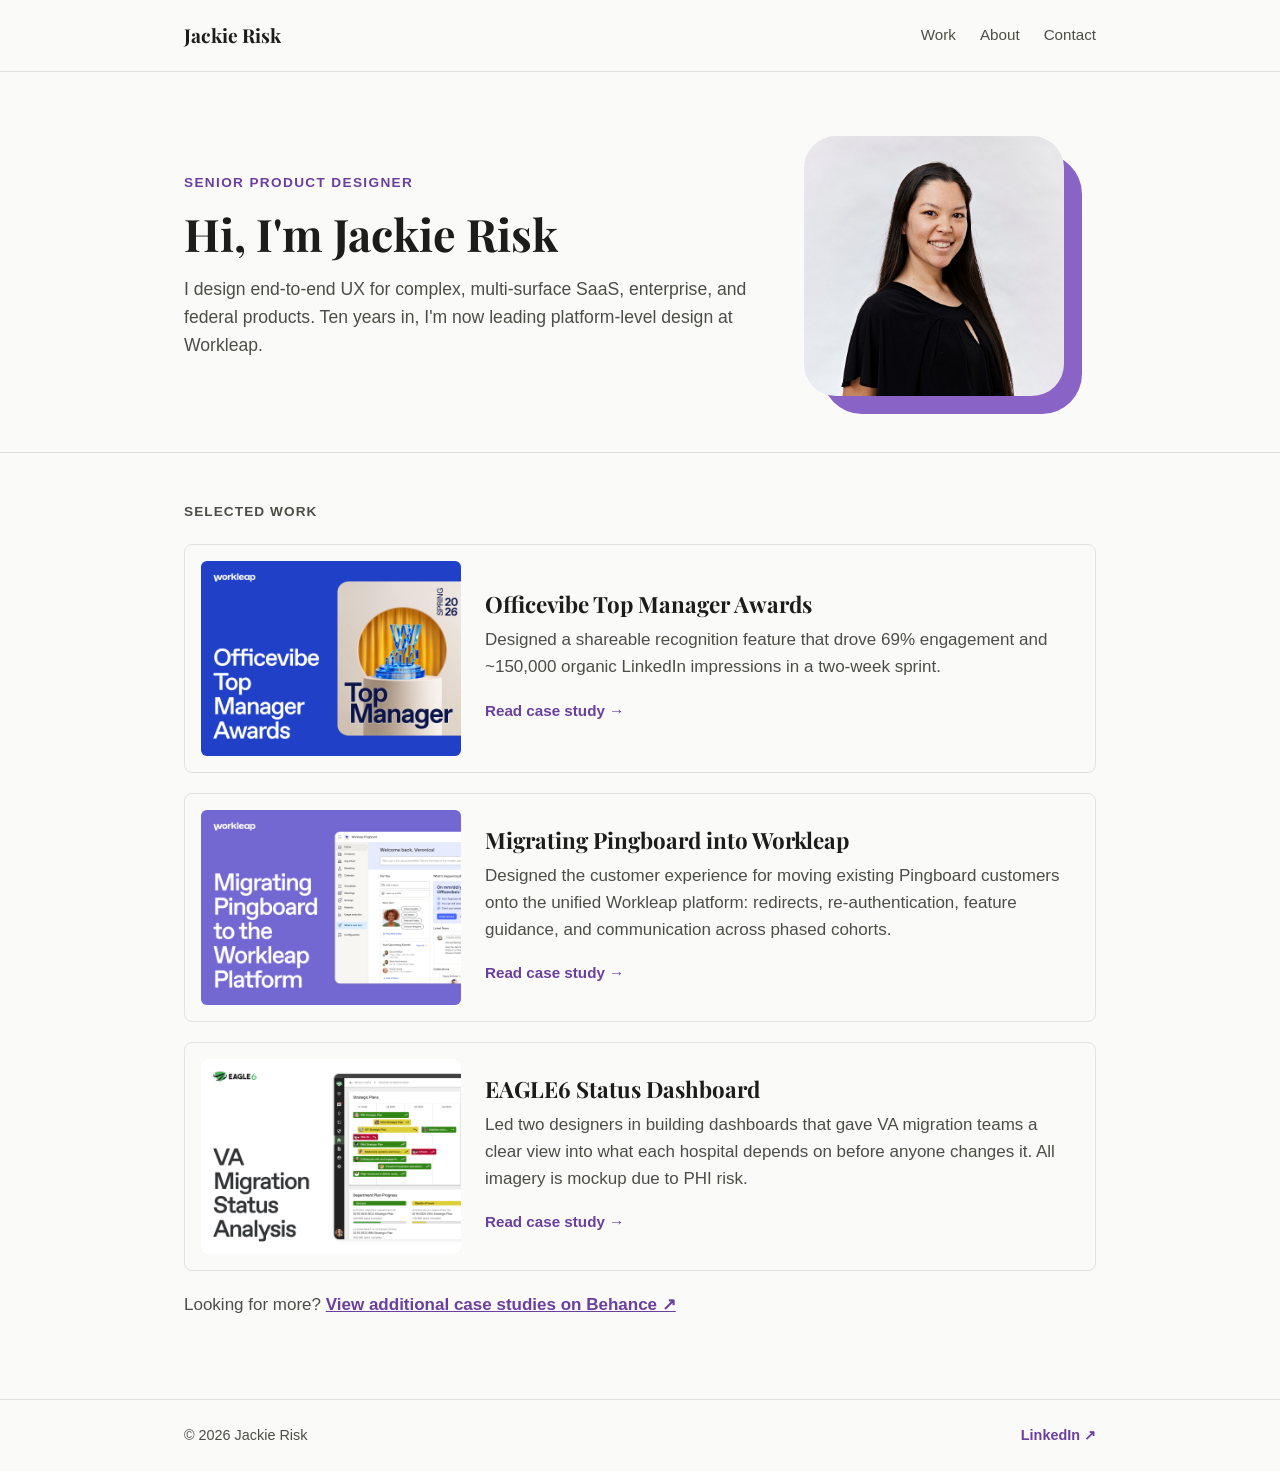
==== index.html @ dd301deb "Fix site metadata, link previews, and structured data; restore LinkedIn - Replace the non-existent j" ====
<!DOCTYPE html>
<html lang="en">
<head>
  <meta charset="UTF-8">
  <meta name="viewport" content="width=device-width, initial-scale=1.0">
  <title>Jackie Risk | Senior Product Designer</title>
  <meta name="description" content="Jackie Risk is a Senior Product Designer with 10 years of experience leading end-to-end UX across SaaS, enterprise, and federal platforms.">

  <meta name="author" content="Jackie Risk">
  <link rel="canonical" href="https://jackierisk.github.io/portfolio/">

  <!-- Open Graph tags: control how this page looks when shared on LinkedIn, Slack, etc. -->
  <meta property="og:site_name" content="Jackie Risk">
  <meta property="og:type" content="website">
  <meta property="og:title" content="Jackie Risk | Senior Product Designer">
  <meta property="og:description" content="Jackie Risk is a Senior Product Designer with 10 years of experience leading end-to-end UX across SaaS, enterprise, and federal platforms.">
  <meta property="og:url" content="https://jackierisk.github.io/portfolio/">
  <meta property="og:image" content="https://jackierisk.github.io/portfolio/assets/images/og-home.png">
  <meta property="og:image:alt" content="Jackie Risk, Senior Product Designer, enterprise, SaaS and federal UX">
  <meta name="twitter:card" content="summary_large_image">

  <link rel="stylesheet" href="assets/css/style.css">

  <!-- Structured data: lets AI tools and search engines parse who Jackie is and what she does. -->
  <script type="application/ld+json">
  {
    "@context": "https://schema.org",
    "@graph": [
      {
        "@type": "Person",
        "@id": "https://jackierisk.github.io/portfolio/#person",
        "name": "Jackie Risk",
        "jobTitle": "Senior Product Designer",
        "url": "https://jackierisk.github.io/portfolio/",
        "image": "https://jackierisk.github.io/portfolio/assets/images/profile-square.jpg",
        "description": "Senior Product Designer with 10 years of experience leading end-to-end UX across SaaS, enterprise, and federal platforms.",
        "worksFor": { "@type": "Organization", "name": "Workleap", "url": "https://workleap.com" },
        "alumniOf": [
          { "@type": "Organization", "name": "EAGLE6" },
          { "@type": "EducationalOrganization", "name": "Columbus College of Art & Design" }
        ],
        "address": { "@type": "PostalAddress", "addressRegion": "IN", "addressCountry": "US" },
        "sameAs": [
          "https://www.linkedin.com/in/jacqueline-risk/",
          "https://www.behance.net/jrisk"
        ],
        "knowsAbout": [
          "UX Design", "Product Design", "Interaction Design", "Information Architecture",
          "Design Systems", "Data Visualization", "Dashboard Design", "Usability Testing",
          "Accessibility (WCAG / Section 508)", "SaaS Product Design", "B2B Design",
          "Enterprise UX", "Migration UX", "Product-Led Growth", "Design Leadership"
        ]
      },
      {
        "@type": "WebSite",
        "@id": "https://jackierisk.github.io/portfolio/#website",
        "name": "Jackie Risk",
        "url": "https://jackierisk.github.io/portfolio/",
        "author": { "@id": "https://jackierisk.github.io/portfolio/#person" }
      }
    ]
  }
  </script>
</head>
<body>

  <header class="site-header">
    <div class="wrap">
      <a href="index.html" class="logo">Jackie Risk</a>
      <button class="nav-toggle" aria-expanded="false" aria-controls="primary-nav" aria-label="Toggle navigation menu">
        <span></span><span></span><span></span>
      </button>
      <nav aria-label="Primary" id="primary-nav" class="site-nav">
        <a href="index.html#work">Work</a>
        <a href="about.html">About</a>
        <a href="contact.html">Contact</a>
      </nav>
    </div>
  </header>

  <main>

    <section class="hero wrap">
      <div class="hero-text">
        <span class="eyebrow">Senior Product Designer</span>
        <h1>Hi, I'm Jackie Risk</h1>
        <p class="hero-summary">
          I design end-to-end UX for complex, multi-surface SaaS, enterprise, and federal
          products. Ten years in, I'm now leading platform-level design at Workleap.
        </p>
      </div>
      <div class="hero-photo">
        <img src="assets/images/profile-square.jpg" alt="Portrait of Jackie Risk">
      </div>
    </section>

    <div class="work-section">
      <section id="work" class="work wrap">
        <h2>Selected Work</h2>

        <a class="case-card" href="case-studies/officevibe-awards.html">
          <div class="case-card-thumb">
            <img src="assets/images/officevibe-awards/case-study-cover-ov-top-manager-award.png" alt="" loading="lazy">
          </div>
          <div class="case-card-text">
            <h3>Officevibe Top Manager Awards</h3>
            <p>Designed a shareable recognition feature that drove 69% engagement and ~150,000 organic LinkedIn impressions in a two-week sprint.</p>
            <span class="case-card-link">Read case study →</span>
          </div>
        </a>

        <a class="case-card" href="case-studies/pingboard-migration.html">
          <div class="case-card-thumb">
            <img src="assets/images/pingboard-migration/case-study-cover-pb-migration.png" alt="" loading="lazy">
          </div>
          <div class="case-card-text">
            <h3>Migrating Pingboard into Workleap</h3>
            <p>Designed the customer experience for moving existing Pingboard customers onto the unified Workleap platform: redirects, re-authentication, feature guidance, and communication across phased cohorts.</p>
            <span class="case-card-link">Read case study →</span>
          </div>
        </a>

        <a class="case-card" href="case-studies/eagle6-status-dashboard.html">
          <div class="case-card-thumb">
            <img src="assets/images/eagle6-status-dashboard/case-study-cover-e6-status-dashboard.png" alt="" loading="lazy">
          </div>
          <div class="case-card-text">
            <h3>EAGLE6 Status Dashboard</h3>
            <p>Led two designers in building dashboards that gave VA migration teams a clear view into what each hospital depends on before anyone changes it. All imagery is mockup due to PHI risk.</p>
            <span class="case-card-link">Read case study →</span>
          </div>
        </a>

        <p class="more-work">Looking for more? <a href="https://www.behance.net/jrisk" target="_blank" rel="noopener">View additional case studies on Behance ↗</a></p>
      </section>
    </div>

  </main>

  <footer class="site-footer">
    <div class="wrap footer-inner">
      <p>&copy; 2026 Jackie Risk</p>
      <a href="https://www.linkedin.com/in/jacqueline-risk/" target="_blank" rel="noopener">LinkedIn ↗</a>
    </div>
  </footer>

  <script src="assets/js/main.js"></script>
</body>
</html>
---- assets/css/style.css ----
/* ---------- Fonts ----------
   Playfair Display: bold serif for headlines only.
   Body text stays system sans-serif for readability. */
@import url('https://fonts.googleapis.com/css2?family=Playfair+Display:wght@700;900&display=swap');

/* ---------- Base / reset ---------- */
* {
  box-sizing: border-box;
}

:root {
  --color-bg: #fafaf8;
  --color-text: #1c1c1a;
  /* AAA-safe muted grey: 8.5:1 against --color-bg */
  --color-muted: #4d4d48;
  /* AAA-safe purple (derived from the requested #8963c6, darkened to clear 7:1
     for text and for white text on filled buttons). */
  --color-accent: #6b3fa0;
  /* Original brand purple, kept for decorative-only use (never carries text). */
  --color-accent-light: #8963c6;
  --color-accent-wash: #f3effa;
  --color-border: #e3e2dd;
  --font-body: -apple-system, BlinkMacSystemFont, "Segoe UI", Roboto, Helvetica, Arial, sans-serif;
  --font-display: "Playfair Display", Georgia, "Times New Roman", serif;
  --max-width: 960px;
}

html {
  scroll-behavior: smooth;
}

body {
  margin: 0;
  font-family: var(--font-body);
  color: var(--color-text);
  background: var(--color-bg);
  line-height: 1.6;
  font-size: 17px;
}

.wrap {
  max-width: var(--max-width);
  margin: 0 auto;
  padding: 0 24px;
}

h1, h2, h3 {
  font-family: var(--font-display);
  line-height: 1.15;
  font-weight: 700;
}

a {
  color: inherit;
}

a:focus-visible,
button:focus-visible,
input:focus-visible,
textarea:focus-visible {
  outline: 3px solid var(--color-accent);
  outline-offset: 2px;
}

/* ---------- Buttons ---------- */
.btn {
  display: inline-block;
  text-decoration: none;
  font-weight: 600;
  font-size: 1rem;
  padding: 12px 28px;
  border-radius: 6px;
  border: 2px solid transparent;
  cursor: pointer;
  font-family: var(--font-body);
}

.btn-primary {
  background: var(--color-accent);
  color: #fff;
  border-color: var(--color-accent);
}

.btn-primary:hover {
  background: #5a3486;
}

/* ---------- Header ---------- */
.site-header {
  position: relative;
  z-index: 50;
  border-bottom: 1px solid var(--color-border);
  padding: 20px 0;
  background: var(--color-bg);
}

.site-header .wrap {
  display: flex;
  align-items: center;
  justify-content: space-between;
  position: relative;
}

.logo {
  font-family: var(--font-display);
  font-weight: 700;
  font-size: 1.2rem;
  text-decoration: none;
  white-space: nowrap;
}

.site-nav {
  display: flex;
  align-items: center;
}

.site-nav a {
  margin-left: 24px;
  text-decoration: none;
  color: var(--color-muted);
  font-size: 0.95rem;
}

.site-nav a:first-child {
  margin-left: 0;
}

.site-nav a:hover,
.site-nav a[aria-current] {
  color: var(--color-accent);
}

.nav-toggle {
  display: none;
  flex-direction: column;
  justify-content: center;
  gap: 5px;
  background: none;
  border: none;
  cursor: pointer;
  padding: 8px;
  margin: -8px;
}

.nav-toggle span {
  display: block;
  width: 22px;
  height: 2px;
  background: var(--color-text);
}

/* ---------- Hero ---------- */
.hero {
  padding: 64px 24px 56px;
  display: flex;
  align-items: center;
  gap: 40px;
}

.hero-text {
  flex: 1 1 380px;
}

.eyebrow {
  display: block;
  text-transform: uppercase;
  letter-spacing: 0.1em;
  font-size: 0.85rem;
  font-weight: 700;
  color: var(--color-accent);
  margin-bottom: 14px;
}

.hero h1 {
  font-size: 2.8rem;
  margin: 0 0 16px;
}

.hero-summary {
  color: var(--color-muted);
  font-size: 1.1rem;
  margin: 0 0 32px;
}

.hero .hero-summary {
  margin-bottom: 0;
}

.hero-photo {
  flex: 0 0 auto;
  position: relative;
  width: 260px;
  height: 260px;
  margin-right: 32px;
}

.hero-photo::before {
  content: "";
  position: absolute;
  inset: 0;
  background: var(--color-accent-light);
  border-radius: 40px;
  transform: translate(18px, 18px);
  z-index: 0;
}

.hero-photo img {
  position: relative;
  z-index: 1;
  width: 100%;
  height: 100%;
  object-fit: cover;
  border-radius: 32px;
  display: block;
}

.tagline {
  font-size: 1.15rem;
  color: var(--color-accent);
  margin: 0 0 16px;
  font-weight: 600;
}

/* ---------- Page header (non-home pages) ---------- */
.page-header {
  padding: 56px 24px 8px;
}

.page-header h1 {
  font-size: 2.3rem;
  margin: 0 0 12px;
}

.page-header .hero-summary {
  margin-bottom: 8px;
}

/* ---------- Work ---------- */
.work-section {
  border-top: 1px solid var(--color-border);
}

.work {
  padding: 40px 24px 64px;
}

.work h2,
.contact h2 {
  font-family: var(--font-body);
  font-size: 0.85rem;
  font-weight: 700;
  text-transform: uppercase;
  letter-spacing: 0.08em;
  color: var(--color-muted);
  margin-bottom: 24px;
}

.case-card {
  display: flex;
  align-items: center;
  gap: 24px;
  padding: 16px;
  text-decoration: none;
  color: inherit;
  border: 1px solid var(--color-border);
  border-radius: 8px;
  overflow: hidden;
  margin-bottom: 20px;
  transition: border-color 0.15s ease, transform 0.15s ease;
}

.case-card:hover {
  border-color: var(--color-accent);
  transform: translateY(-2px);
}

/* Thumbnails are locked to 4:3 so every card matches. Export them at 1200x900. */
.case-card-thumb {
  flex: 0 0 260px;
  aspect-ratio: 4 / 3;
  border-radius: 6px;
  overflow: hidden;
  background: var(--color-border);
}

.case-card-thumb img {
  width: 100%;
  height: 100%;
  object-fit: cover;
  object-position: left center;
  display: block;
}

.case-card-text {
  padding: 8px 12px 8px 0;
  flex: 1;
}

.case-card h3 {
  margin: 0 0 8px;
  font-size: 1.4rem;
}

.case-card p {
  color: var(--color-muted);
  margin: 0 0 16px;
}

.case-card-link {
  font-weight: 600;
  color: var(--color-accent);
  font-size: 0.95rem;
}

.more-work {
  margin-top: 12px;
  color: var(--color-muted);
}

.more-work a {
  color: var(--color-accent);
  font-weight: 600;
  text-decoration: underline;
}

/* ---------- About ---------- */
.about {
  padding: 16px 24px 64px;
  display: flex;
  gap: 40px;
  flex-wrap: wrap;
  align-items: flex-start;
}

.about-text {
  flex: 1 1 420px;
}

.about-photo {
  flex: 0 0 260px;
  max-width: 100%;
}

.about-photo img {
  width: 100%;
  height: auto;
  border-radius: 12px;
  display: block;
}

/* ---------- Contact ---------- */
.contact {
  padding: 16px 24px 80px;
}

.contact-form {
  display: flex;
  flex-direction: column;
  max-width: 480px;
  margin-top: 24px;
}

.contact-form label {
  font-size: 0.9rem;
  font-weight: 600;
  margin-top: 16px;
  margin-bottom: 6px;
}

.contact-form input,
.contact-form textarea {
  font-family: inherit;
  font-size: 1rem;
  padding: 10px 12px;
  border: 1px solid var(--color-border);
  border-radius: 6px;
  background: #fff;
  color: var(--color-text);
}

.contact-form button {
  margin-top: 20px;
  align-self: flex-start;
}

.hero-summary a {
  color: var(--color-accent);
  font-weight: 600;
  text-decoration: underline;
}

/* ---------- Footer ---------- */
.site-footer {
  border-top: 1px solid var(--color-border);
  padding: 24px 0;
  color: var(--color-muted);
  font-size: 0.9rem;
}

.footer-inner {
  display: flex;
  justify-content: space-between;
  align-items: center;
  gap: 16px;
}

.site-footer p {
  margin: 0;
}

.site-footer a {
  color: var(--color-accent);
  font-weight: 600;
  text-decoration: none;
}

.site-footer a:hover {
  text-decoration: underline;
}

/* ---------- Case study pages ---------- */
.case-header {
  padding: 56px 24px 32px;
  border-bottom: 1px solid var(--color-border);
}

.case-header .eyebrow {
  margin-bottom: 10px;
}

.case-header h1 {
  font-size: 2.3rem;
  margin: 0 0 12px;
}

.case-header .tagline {
  font-family: var(--font-body);
}

.case-meta {
  display: grid;
  grid-template-columns: repeat(2, minmax(200px, 1fr));
  gap: 20px 40px;
  color: var(--color-muted);
  font-size: 0.9rem;
  margin-top: 24px;
  padding-top: 24px;
  border-top: 1px solid var(--color-border);
}

.case-meta strong {
  display: block;
  color: var(--color-text);
  font-size: 0.8rem;
  text-transform: uppercase;
  letter-spacing: 0.05em;
  margin-bottom: 4px;
}

.case-cover-link {
  display: block;
  margin-top: 32px;
  cursor: zoom-in;
}

.case-cover {
  width: 100%;
  height: auto;
  border-radius: 8px;
  border: 1px solid var(--color-border);
  display: block;
}

.case-body {
  padding: 48px 24px 80px;
}

.case-body h2 {
  font-size: 1.6rem;
  margin-top: 56px;
  margin-bottom: 16px;
}

.case-body h2:first-child {
  margin-top: 0;
}

.case-body h3 {
  font-family: var(--font-body);
  font-size: 1.05rem;
  font-weight: 700;
  margin-top: 28px;
  margin-bottom: 10px;
}

.case-body h3.phase {
  font-family: var(--font-display);
  font-size: 1.35rem;
  margin-top: 48px;
  margin-bottom: 12px;
}

.case-body h4 {
  font-family: var(--font-body);
  font-size: 1.02rem;
  font-weight: 700;
  margin-top: 28px;
  margin-bottom: 10px;
}

.case-body ul {
  padding-left: 1.2em;
}

.case-body p a,
.case-body li a {
  color: var(--color-accent);
  font-weight: 600;
  text-decoration: underline;
}

.case-body li {
  margin-bottom: 6px;
}

.img-link {
  display: block;
  margin: 24px 0;
  cursor: zoom-in;
}

/* When a caption immediately follows, tighten the gap instead of the full
   paragraph spacing so the caption reads as attached to its image. */
.img-link:has(+ .image-caption) {
  margin-bottom: 8px;
}

.case-body img,
.img-pair img {
  max-width: 100%;
  height: auto;
  border-radius: 8px;
  border: 1px solid var(--color-border);
  display: block;
  margin: 0;
}

.img-pair {
  display: flex;
  align-items: flex-end;
  gap: 20px;
  flex-wrap: wrap;
}

.img-pair figure {
  flex: 1 1 260px;
  margin: 0;
}

.img-pair .img-link {
  margin: 0;
}

.img-pair img {
  width: 100%;
}

.img-pair figcaption {
  margin-top: 8px;
}

.img-pair figure:last-child figcaption {
  text-align: right;
}

.image-caption {
  margin: 0 0 24px;
}

figcaption,
.image-caption {
  color: var(--color-muted);
  font-size: 0.85rem;
  font-style: italic;
}

/* ---------- GIF player: static poster + click-to-play ---------- */
.gif-player {
  position: relative;
  display: block;
  width: 100%;
  margin: 24px 0;
  padding: 0;
  border: 1px solid var(--color-border);
  border-radius: 8px;
  overflow: hidden;
  background: none;
  cursor: pointer;
}

.gif-player img {
  display: block;
  width: 100%;
  height: auto;
  margin: 0;
  border: none;
  border-radius: 0;
}

.gif-player .play-btn {
  position: absolute;
  top: 50%;
  left: 50%;
  transform: translate(-50%, -50%);
  width: 60px;
  height: 60px;
  border-radius: 50%;
  border: none;
  background: rgba(28, 28, 26, 0.72);
  color: #fff;
  display: flex;
  align-items: center;
  justify-content: center;
  pointer-events: none;
  transition: background 0.15s ease;
}

.gif-player .play-btn svg {
  width: 22px;
  height: 22px;
  margin-left: 3px;
}

.gif-player:hover .play-btn {
  background: var(--color-accent);
}

.gif-player.playing .play-btn {
  display: none;
}

blockquote {
  margin: 28px 0;
  padding: 4px 0 4px 20px;
  border-left: 3px solid var(--color-accent);
  color: var(--color-text);
  font-size: 1.05rem;
}

.stat-row {
  display: flex;
  gap: 32px;
  flex-wrap: wrap;
  margin: 32px 0;
  padding: 24px;
  background: var(--color-accent-wash);
  border-radius: 8px;
}

.stat {
  min-width: 140px;
}

.stat .stat-num {
  font-family: var(--font-display);
  font-size: 1.9rem;
  font-weight: 700;
  color: var(--color-accent);
  display: block;
}

.stat .stat-label {
  color: var(--color-muted);
  font-size: 0.9rem;
}

/* ---------- Responsive ---------- */

/* Tablet and mobile both stack the hero photo above the text; only true
   desktop widths show the side-by-side layout. */
@media (max-width: 860px) {
  .hero {
    flex-direction: column-reverse;
    text-align: center;
    gap: 32px;
  }
  .hero-photo {
    margin-right: 0;
  }
}

@media (max-width: 768px) {
  .hero h1 {
    font-size: 2.3rem;
  }
  .case-header h1,
  .page-header h1 {
    font-size: 1.9rem;
  }
}

@media (max-width: 600px) {
  body {
    font-size: 16px;
  }

  /* Hamburger nav: logo always stays put; links collapse into a dropdown. */
  .nav-toggle {
    display: flex;
  }
  .site-nav {
    display: none;
    position: absolute;
    top: 100%;
    left: 0;
    right: 0;
    background: var(--color-bg);
    border-bottom: 1px solid var(--color-border);
    flex-direction: column;
    align-items: flex-start;
    padding: 8px 24px 20px;
    gap: 4px;
    box-shadow: 0 8px 16px rgba(0, 0, 0, 0.06);
  }
  .site-nav.open {
    display: flex;
  }
  .site-nav a {
    margin-left: 0;
    padding: 10px 0;
    width: 100%;
  }

  .hero {
    padding: 40px 20px 32px;
  }
  .hero h1 {
    font-size: 1.9rem;
  }
  .hero-photo {
    width: 200px;
    height: 200px;
  }
  .btn {
    width: 100%;
    text-align: center;
  }
  .case-header,
  .page-header {
    padding: 40px 20px 24px;
  }
  .case-header h1 {
    font-size: 1.6rem;
  }
  .case-meta {
    grid-template-columns: 1fr;
    gap: 16px;
  }
  .case-body {
    padding: 32px 20px 56px;
  }
  .stat-row {
    gap: 20px;
    padding: 18px;
  }
  .case-card {
    flex-direction: column;
    align-items: stretch;
    gap: 16px;
    padding: 12px;
  }
  .case-card-thumb {
    flex: none;
    width: 100%;
  }
  .case-card-text {
    padding: 0 8px 8px;
  }
  .about {
    gap: 24px;
  }
  .about-photo {
    flex-basis: 100%;
    max-width: 320px;
  }
}
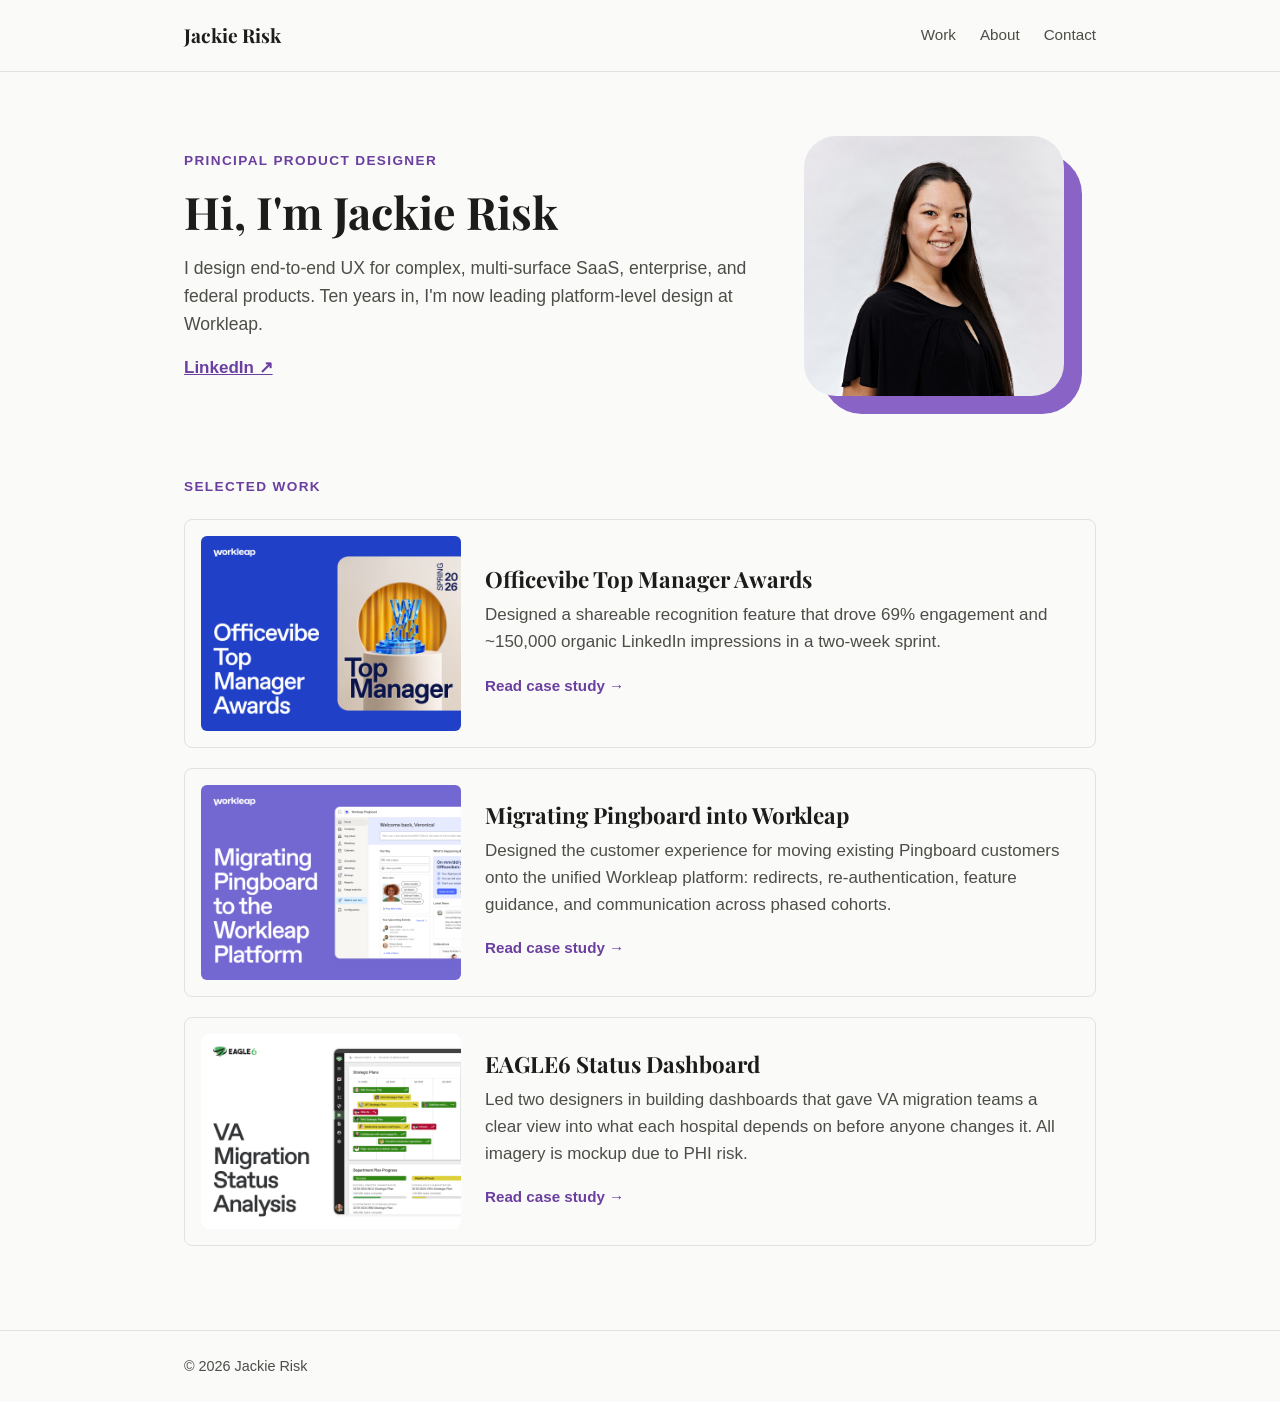
==== commit 77db3fad: "Refine home page: no divider, Principal title, LinkedIn under intro - Remove the divider between the" ====
--- a/index.html
+++ b/index.html
@@ -82,20 +82,20 @@
 
     <section class="hero wrap">
       <div class="hero-text">
-        <span class="eyebrow">Senior Product Designer</span>
+        <span class="eyebrow">Principal Product Designer</span>
         <h1>Hi, I'm Jackie Risk</h1>
         <p class="hero-summary">
           I design end-to-end UX for complex, multi-surface SaaS, enterprise, and federal
           products. Ten years in, I'm now leading platform-level design at Workleap.
         </p>
+        <p class="hero-links"><a href="https://www.linkedin.com/in/jacqueline-risk/" target="_blank" rel="noopener">LinkedIn ↗</a></p>
       </div>
       <div class="hero-photo">
         <img src="assets/images/profile-square.jpg" alt="Portrait of Jackie Risk">
       </div>
     </section>
 
-    <div class="work-section">
-      <section id="work" class="work wrap">
+    <section id="work" class="work wrap">
         <h2>Selected Work</h2>
 
         <a class="case-card" href="case-studies/officevibe-awards.html">
@@ -130,17 +130,13 @@
             <span class="case-card-link">Read case study →</span>
           </div>
         </a>
-
-        <p class="more-work">Looking for more? <a href="https://www.behance.net/jrisk" target="_blank" rel="noopener">View additional case studies on Behance ↗</a></p>
-      </section>
-    </div>
+    </section>
 
   </main>
 
   <footer class="site-footer">
     <div class="wrap footer-inner">
       <p>&copy; 2026 Jackie Risk</p>
-      <a href="https://www.linkedin.com/in/jacqueline-risk/" target="_blank" rel="noopener">LinkedIn ↗</a>
     </div>
   </footer>
 
--- a/assets/css/style.css
+++ b/assets/css/style.css
@@ -186,6 +186,16 @@
   margin-bottom: 0;
 }
 
+.hero-links {
+  margin: 16px 0 0;
+}
+
+.hero-links a {
+  color: var(--color-accent);
+  font-weight: 600;
+  text-decoration: underline;
+}
+
 .hero-photo {
   flex: 0 0 auto;
   position: relative;
@@ -236,22 +246,17 @@
 }
 
 /* ---------- Work ---------- */
-.work-section {
-  border-top: 1px solid var(--color-border);
-}
-
 .work {
-  padding: 40px 24px 64px;
-}
-
-.work h2,
-.contact h2 {
+  padding: 16px 24px 64px;
+}
+
+.work h2 {
   font-family: var(--font-body);
   font-size: 0.85rem;
   font-weight: 700;
   text-transform: uppercase;
-  letter-spacing: 0.08em;
-  color: var(--color-muted);
+  letter-spacing: 0.1em;
+  color: var(--color-accent);
   margin-bottom: 24px;
 }
 
@@ -310,17 +315,6 @@
   font-weight: 600;
   color: var(--color-accent);
   font-size: 0.95rem;
-}
-
-.more-work {
-  margin-top: 12px;
-  color: var(--color-muted);
-}
-
-.more-work a {
-  color: var(--color-accent);
-  font-weight: 600;
-  text-decoration: underline;
 }
 
 /* ---------- About ---------- */
@@ -683,6 +677,9 @@
     flex-direction: column-reverse;
     text-align: center;
     gap: 32px;
+  }
+  .hero-text {
+    flex: 0 0 auto;
   }
   .hero-photo {
     margin-right: 0;
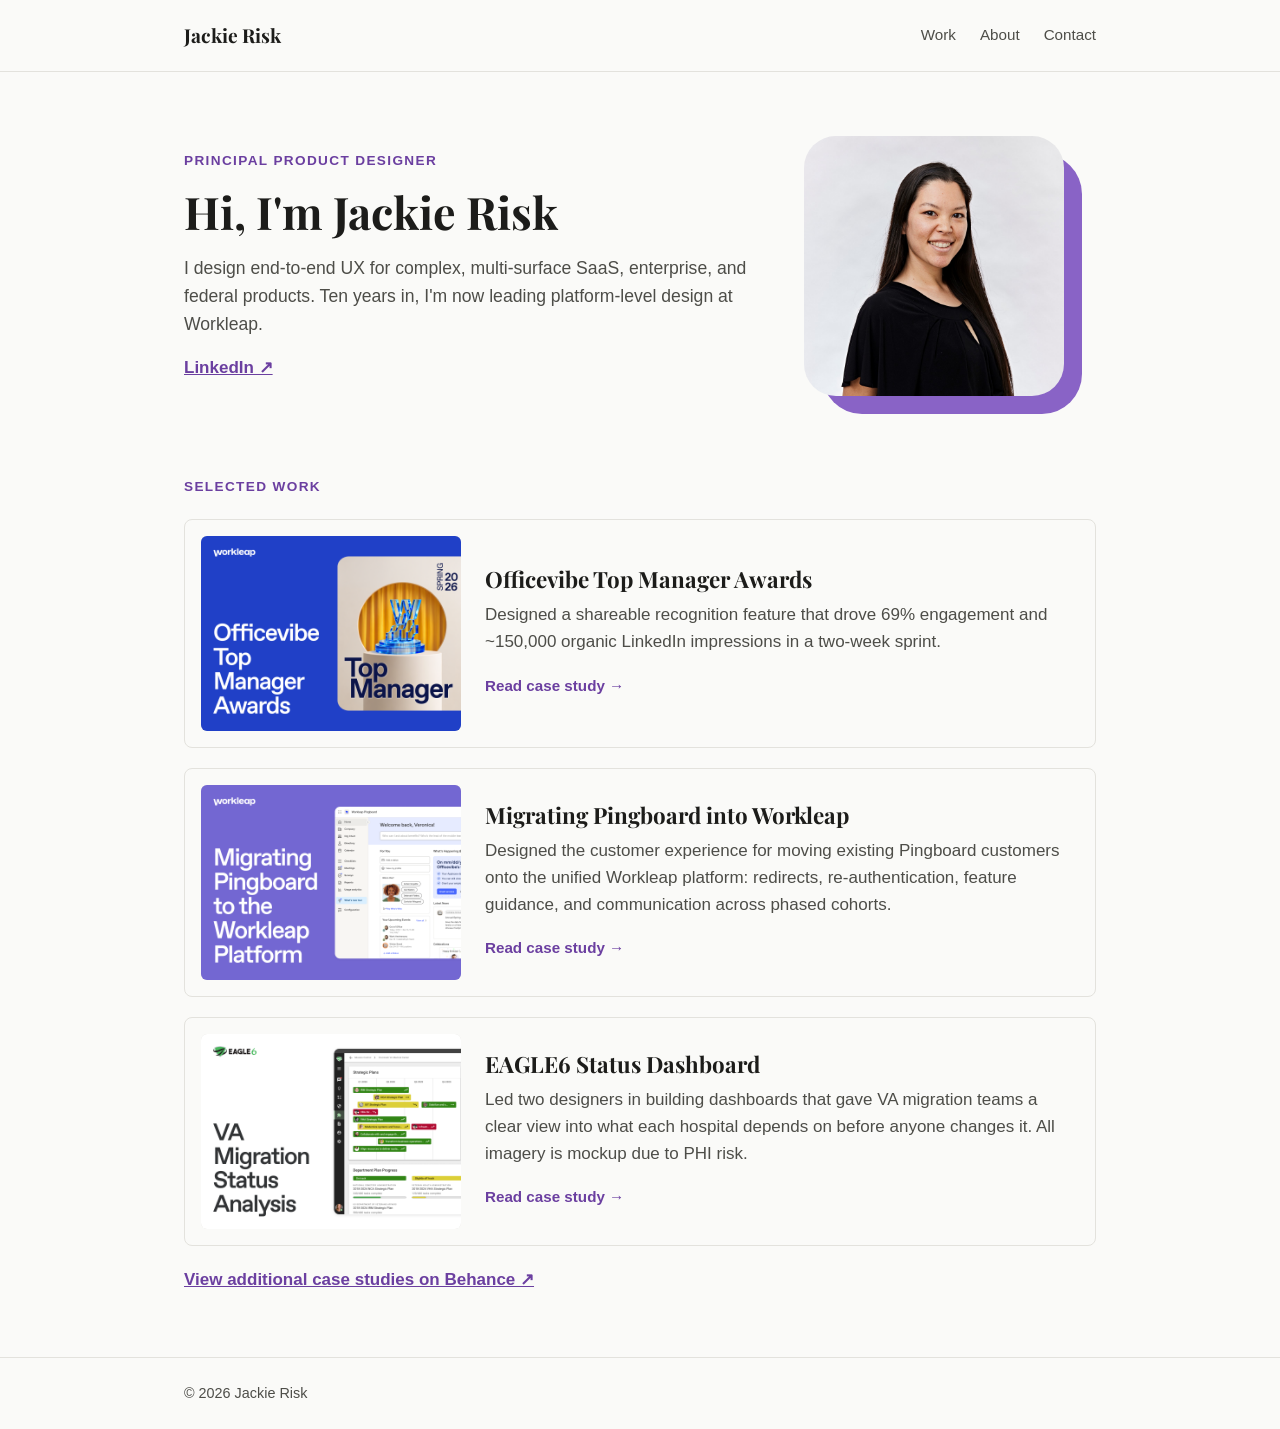
==== commit 1929ff5b: "Update title to Principal Product Designer everywhere; restore Behance link - Change the title acros" ====
--- a/index.html
+++ b/index.html
@@ -3,8 +3,8 @@
 <head>
   <meta charset="UTF-8">
   <meta name="viewport" content="width=device-width, initial-scale=1.0">
-  <title>Jackie Risk | Senior Product Designer</title>
-  <meta name="description" content="Jackie Risk is a Senior Product Designer with 10 years of experience leading end-to-end UX across SaaS, enterprise, and federal platforms.">
+  <title>Jackie Risk | Principal Product Designer</title>
+  <meta name="description" content="Jackie Risk is a Principal Product Designer with 10 years of experience leading end-to-end UX across SaaS, enterprise, and federal platforms.">
 
   <meta name="author" content="Jackie Risk">
   <link rel="canonical" href="https://jackierisk.github.io/portfolio/">
@@ -12,11 +12,11 @@
   <!-- Open Graph tags: control how this page looks when shared on LinkedIn, Slack, etc. -->
   <meta property="og:site_name" content="Jackie Risk">
   <meta property="og:type" content="website">
-  <meta property="og:title" content="Jackie Risk | Senior Product Designer">
-  <meta property="og:description" content="Jackie Risk is a Senior Product Designer with 10 years of experience leading end-to-end UX across SaaS, enterprise, and federal platforms.">
+  <meta property="og:title" content="Jackie Risk | Principal Product Designer">
+  <meta property="og:description" content="Jackie Risk is a Principal Product Designer with 10 years of experience leading end-to-end UX across SaaS, enterprise, and federal platforms.">
   <meta property="og:url" content="https://jackierisk.github.io/portfolio/">
   <meta property="og:image" content="https://jackierisk.github.io/portfolio/assets/images/og-home.png">
-  <meta property="og:image:alt" content="Jackie Risk, Senior Product Designer, enterprise, SaaS and federal UX">
+  <meta property="og:image:alt" content="Jackie Risk, Principal Product Designer, enterprise, SaaS and federal UX">
   <meta name="twitter:card" content="summary_large_image">
 
   <link rel="stylesheet" href="assets/css/style.css">
@@ -30,10 +30,10 @@
         "@type": "Person",
         "@id": "https://jackierisk.github.io/portfolio/#person",
         "name": "Jackie Risk",
-        "jobTitle": "Senior Product Designer",
+        "jobTitle": "Principal Product Designer",
         "url": "https://jackierisk.github.io/portfolio/",
         "image": "https://jackierisk.github.io/portfolio/assets/images/profile-square.jpg",
-        "description": "Senior Product Designer with 10 years of experience leading end-to-end UX across SaaS, enterprise, and federal platforms.",
+        "description": "Principal Product Designer with 10 years of experience leading end-to-end UX across SaaS, enterprise, and federal platforms.",
         "worksFor": { "@type": "Organization", "name": "Workleap", "url": "https://workleap.com" },
         "alumniOf": [
           { "@type": "Organization", "name": "EAGLE6" },
@@ -130,6 +130,8 @@
             <span class="case-card-link">Read case study →</span>
           </div>
         </a>
+
+        <p class="more-work"><a href="https://www.behance.net/jrisk" target="_blank" rel="noopener">View additional case studies on Behance ↗</a></p>
     </section>
 
   </main>
--- a/assets/css/style.css
+++ b/assets/css/style.css
@@ -190,10 +190,15 @@
   margin: 16px 0 0;
 }
 
-.hero-links a {
+.hero-links a,
+.more-work a {
   color: var(--color-accent);
   font-weight: 600;
   text-decoration: underline;
+}
+
+.more-work {
+  margin: 12px 0 0;
 }
 
 .hero-photo {
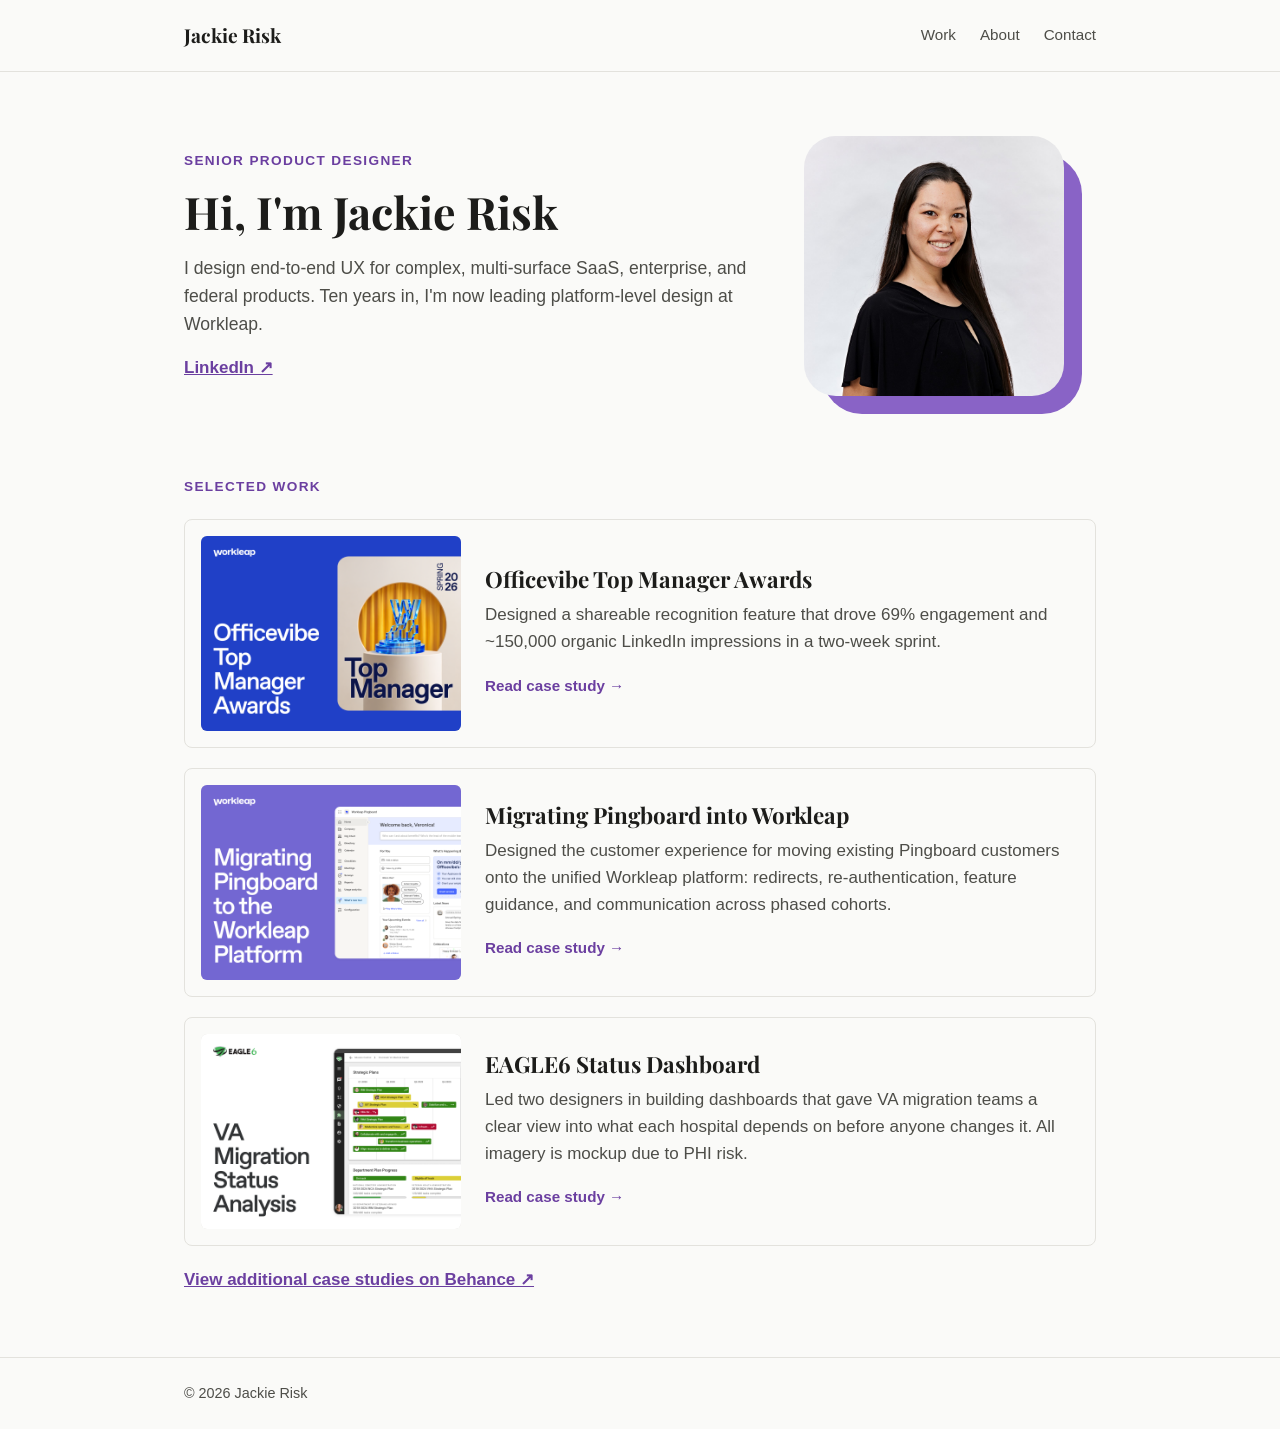
==== commit 57d90cfa: "Update current title to Senior Product Designer site-wide; keep Principal for EAGLE6 Co-Authored-By:" ====
--- a/index.html
+++ b/index.html
@@ -3,8 +3,8 @@
 <head>
   <meta charset="UTF-8">
   <meta name="viewport" content="width=device-width, initial-scale=1.0">
-  <title>Jackie Risk | Principal Product Designer</title>
-  <meta name="description" content="Jackie Risk is a Principal Product Designer with 10 years of experience leading end-to-end UX across SaaS, enterprise, and federal platforms.">
+  <title>Jackie Risk | Senior Product Designer</title>
+  <meta name="description" content="Jackie Risk is a Senior Product Designer with 10 years of experience leading end-to-end UX across SaaS, enterprise, and federal platforms.">
 
   <meta name="author" content="Jackie Risk">
   <link rel="canonical" href="https://jackierisk.github.io/portfolio/">
@@ -12,11 +12,11 @@
   <!-- Open Graph tags: control how this page looks when shared on LinkedIn, Slack, etc. -->
   <meta property="og:site_name" content="Jackie Risk">
   <meta property="og:type" content="website">
-  <meta property="og:title" content="Jackie Risk | Principal Product Designer">
-  <meta property="og:description" content="Jackie Risk is a Principal Product Designer with 10 years of experience leading end-to-end UX across SaaS, enterprise, and federal platforms.">
+  <meta property="og:title" content="Jackie Risk | Senior Product Designer">
+  <meta property="og:description" content="Jackie Risk is a Senior Product Designer with 10 years of experience leading end-to-end UX across SaaS, enterprise, and federal platforms.">
   <meta property="og:url" content="https://jackierisk.github.io/portfolio/">
   <meta property="og:image" content="https://jackierisk.github.io/portfolio/assets/images/og-home.png">
-  <meta property="og:image:alt" content="Jackie Risk, Principal Product Designer, enterprise, SaaS and federal UX">
+  <meta property="og:image:alt" content="Jackie Risk, Senior Product Designer, enterprise, SaaS and federal UX">
   <meta name="twitter:card" content="summary_large_image">
 
   <link rel="stylesheet" href="assets/css/style.css">
@@ -30,10 +30,10 @@
         "@type": "Person",
         "@id": "https://jackierisk.github.io/portfolio/#person",
         "name": "Jackie Risk",
-        "jobTitle": "Principal Product Designer",
+        "jobTitle": "Senior Product Designer",
         "url": "https://jackierisk.github.io/portfolio/",
         "image": "https://jackierisk.github.io/portfolio/assets/images/profile-square.jpg",
-        "description": "Principal Product Designer with 10 years of experience leading end-to-end UX across SaaS, enterprise, and federal platforms.",
+        "description": "Senior Product Designer with 10 years of experience leading end-to-end UX across SaaS, enterprise, and federal platforms.",
         "worksFor": { "@type": "Organization", "name": "Workleap", "url": "https://workleap.com" },
         "alumniOf": [
           { "@type": "Organization", "name": "EAGLE6" },
@@ -82,7 +82,7 @@
 
     <section class="hero wrap">
       <div class="hero-text">
-        <span class="eyebrow">Principal Product Designer</span>
+        <span class="eyebrow">Senior Product Designer</span>
         <h1>Hi, I'm Jackie Risk</h1>
         <p class="hero-summary">
           I design end-to-end UX for complex, multi-surface SaaS, enterprise, and federal
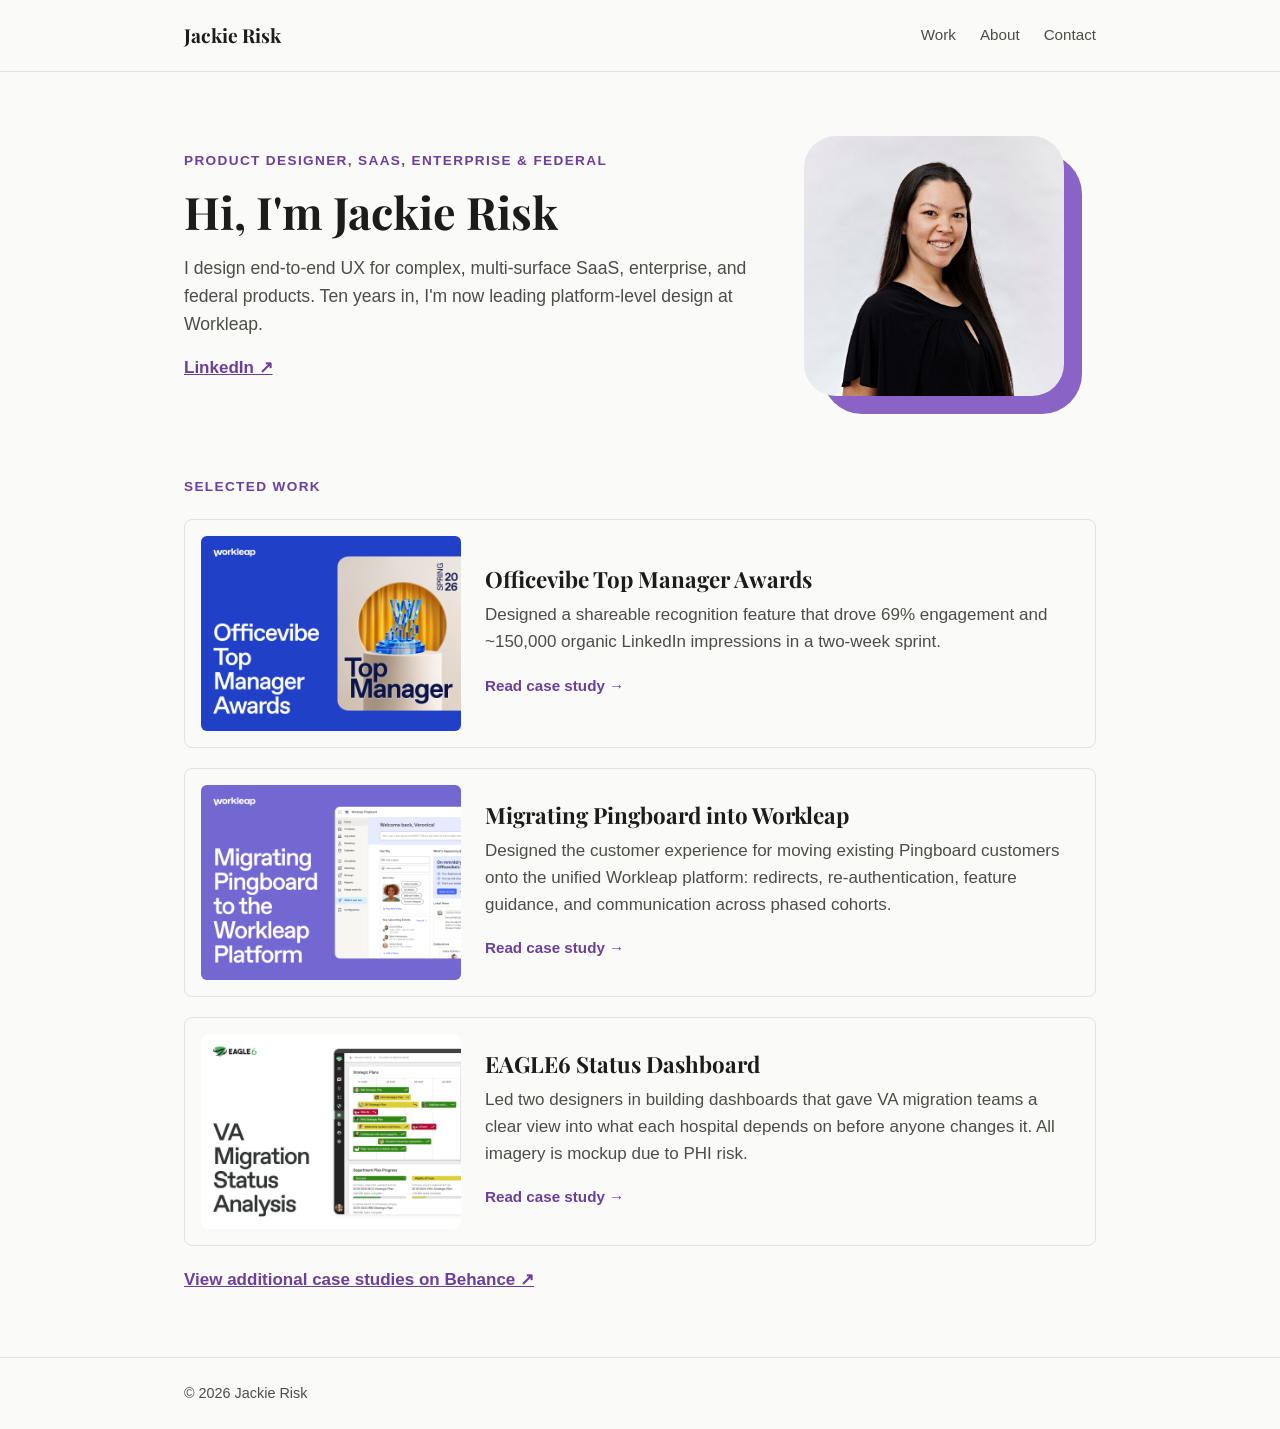
==== commit 0ea830e2: "Drop level from home eyebrow and previews; describe Workleap scope as staff/principal Co-Authored-By" ====
--- a/index.html
+++ b/index.html
@@ -3,8 +3,8 @@
 <head>
   <meta charset="UTF-8">
   <meta name="viewport" content="width=device-width, initial-scale=1.0">
-  <title>Jackie Risk | Senior Product Designer</title>
-  <meta name="description" content="Jackie Risk is a Senior Product Designer with 10 years of experience leading end-to-end UX across SaaS, enterprise, and federal platforms.">
+  <title>Jackie Risk | Product Designer</title>
+  <meta name="description" content="Jackie Risk is a product designer with 10 years of experience leading end-to-end UX across SaaS, enterprise, and federal platforms.">
 
   <meta name="author" content="Jackie Risk">
   <link rel="canonical" href="https://jackierisk.github.io/portfolio/">
@@ -12,11 +12,11 @@
   <!-- Open Graph tags: control how this page looks when shared on LinkedIn, Slack, etc. -->
   <meta property="og:site_name" content="Jackie Risk">
   <meta property="og:type" content="website">
-  <meta property="og:title" content="Jackie Risk | Senior Product Designer">
-  <meta property="og:description" content="Jackie Risk is a Senior Product Designer with 10 years of experience leading end-to-end UX across SaaS, enterprise, and federal platforms.">
+  <meta property="og:title" content="Jackie Risk | Product Designer">
+  <meta property="og:description" content="Jackie Risk is a product designer with 10 years of experience leading end-to-end UX across SaaS, enterprise, and federal platforms.">
   <meta property="og:url" content="https://jackierisk.github.io/portfolio/">
   <meta property="og:image" content="https://jackierisk.github.io/portfolio/assets/images/og-home.png">
-  <meta property="og:image:alt" content="Jackie Risk, Senior Product Designer, enterprise, SaaS and federal UX">
+  <meta property="og:image:alt" content="Jackie Risk, product designer, enterprise, SaaS and federal UX">
   <meta name="twitter:card" content="summary_large_image">
 
   <link rel="stylesheet" href="assets/css/style.css">
@@ -33,7 +33,7 @@
         "jobTitle": "Senior Product Designer",
         "url": "https://jackierisk.github.io/portfolio/",
         "image": "https://jackierisk.github.io/portfolio/assets/images/profile-square.jpg",
-        "description": "Senior Product Designer with 10 years of experience leading end-to-end UX across SaaS, enterprise, and federal platforms.",
+        "description": "Product designer with 10 years of experience leading end-to-end UX across SaaS, enterprise, and federal platforms.",
         "worksFor": { "@type": "Organization", "name": "Workleap", "url": "https://workleap.com" },
         "alumniOf": [
           { "@type": "Organization", "name": "EAGLE6" },
@@ -82,7 +82,7 @@
 
     <section class="hero wrap">
       <div class="hero-text">
-        <span class="eyebrow">Senior Product Designer</span>
+        <span class="eyebrow">Product Designer, SaaS, enterprise &amp; federal</span>
         <h1>Hi, I'm Jackie Risk</h1>
         <p class="hero-summary">
           I design end-to-end UX for complex, multi-surface SaaS, enterprise, and federal
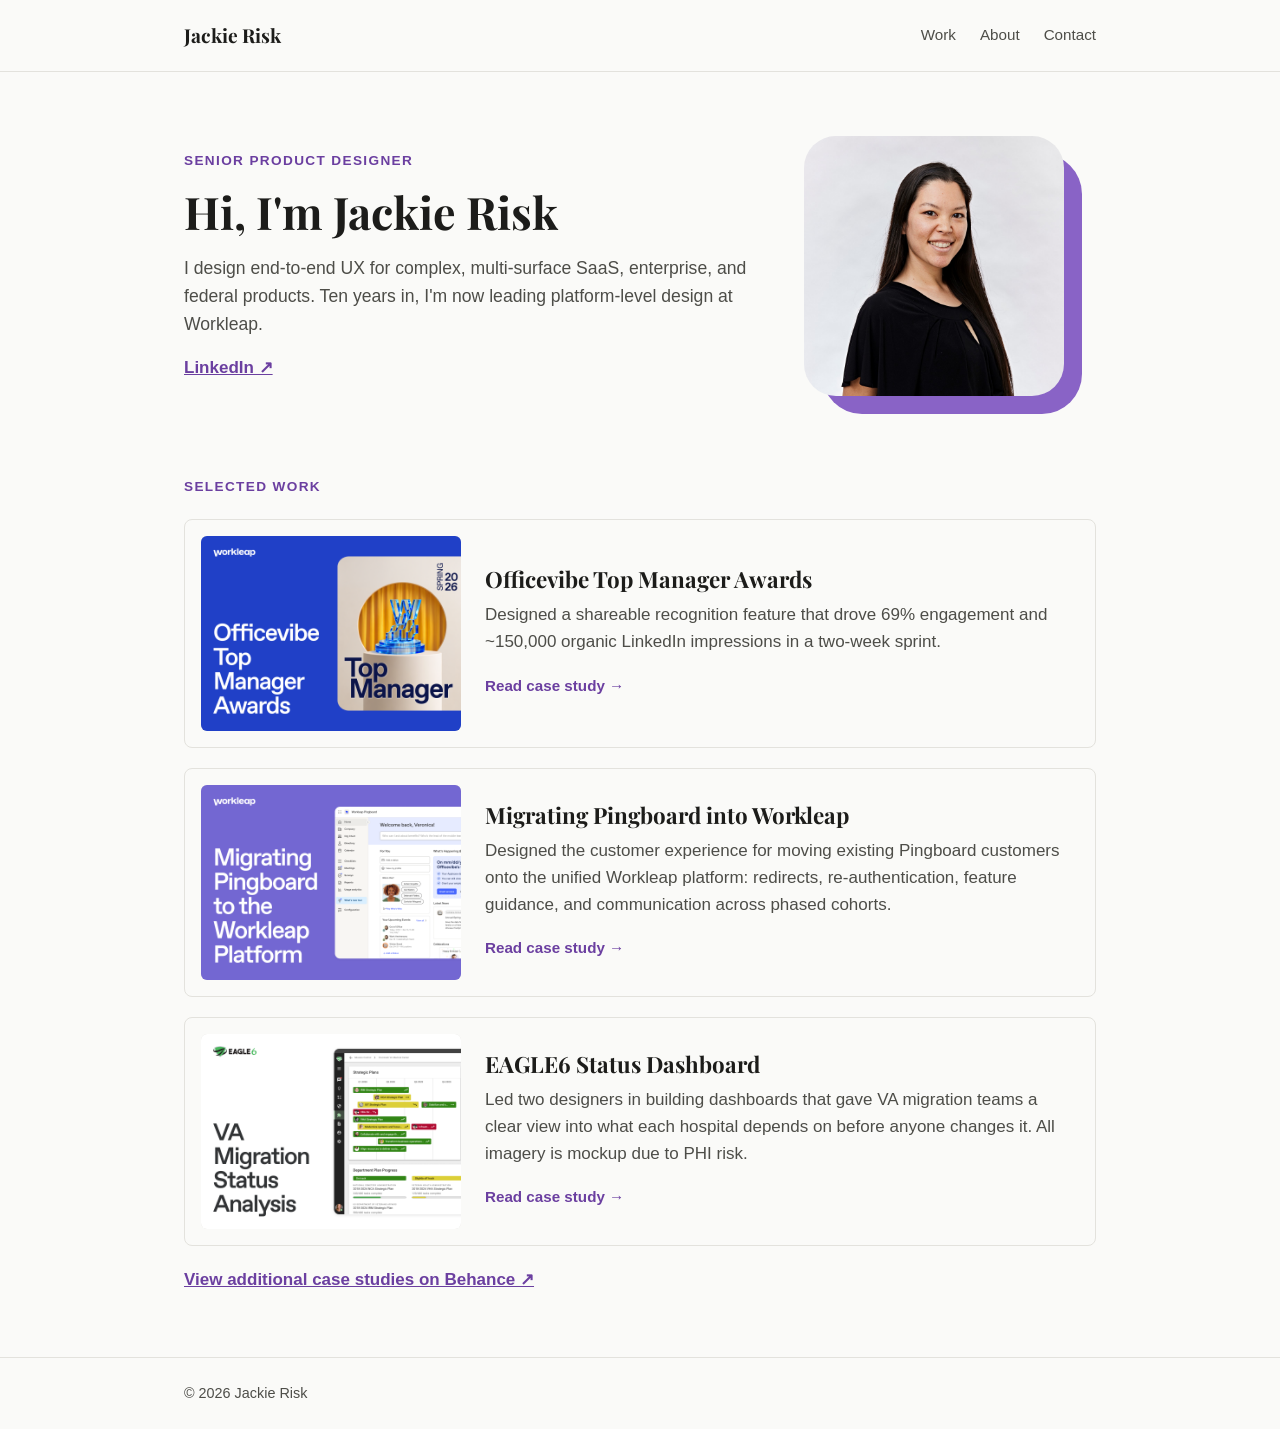
==== commit dbdd89fc: "Restore Senior Product Designer in eyebrow, titles, and previews Co-Authored-By: Claude Sonnet 5.5 <" ====
--- a/index.html
+++ b/index.html
@@ -3,8 +3,8 @@
 <head>
   <meta charset="UTF-8">
   <meta name="viewport" content="width=device-width, initial-scale=1.0">
-  <title>Jackie Risk | Product Designer</title>
-  <meta name="description" content="Jackie Risk is a product designer with 10 years of experience leading end-to-end UX across SaaS, enterprise, and federal platforms.">
+  <title>Jackie Risk | Senior Product Designer</title>
+  <meta name="description" content="Jackie Risk is a Senior Product Designer with 10 years of experience leading end-to-end UX across SaaS, enterprise, and federal platforms.">
 
   <meta name="author" content="Jackie Risk">
   <link rel="canonical" href="https://jackierisk.github.io/portfolio/">
@@ -12,11 +12,11 @@
   <!-- Open Graph tags: control how this page looks when shared on LinkedIn, Slack, etc. -->
   <meta property="og:site_name" content="Jackie Risk">
   <meta property="og:type" content="website">
-  <meta property="og:title" content="Jackie Risk | Product Designer">
-  <meta property="og:description" content="Jackie Risk is a product designer with 10 years of experience leading end-to-end UX across SaaS, enterprise, and federal platforms.">
+  <meta property="og:title" content="Jackie Risk | Senior Product Designer">
+  <meta property="og:description" content="Jackie Risk is a Senior Product Designer with 10 years of experience leading end-to-end UX across SaaS, enterprise, and federal platforms.">
   <meta property="og:url" content="https://jackierisk.github.io/portfolio/">
   <meta property="og:image" content="https://jackierisk.github.io/portfolio/assets/images/og-home.png">
-  <meta property="og:image:alt" content="Jackie Risk, product designer, enterprise, SaaS and federal UX">
+  <meta property="og:image:alt" content="Jackie Risk, Senior Product Designer, enterprise, SaaS and federal UX">
   <meta name="twitter:card" content="summary_large_image">
 
   <link rel="stylesheet" href="assets/css/style.css">
@@ -33,7 +33,7 @@
         "jobTitle": "Senior Product Designer",
         "url": "https://jackierisk.github.io/portfolio/",
         "image": "https://jackierisk.github.io/portfolio/assets/images/profile-square.jpg",
-        "description": "Product designer with 10 years of experience leading end-to-end UX across SaaS, enterprise, and federal platforms.",
+        "description": "Senior Product Designer with 10 years of experience leading end-to-end UX across SaaS, enterprise, and federal platforms.",
         "worksFor": { "@type": "Organization", "name": "Workleap", "url": "https://workleap.com" },
         "alumniOf": [
           { "@type": "Organization", "name": "EAGLE6" },
@@ -82,7 +82,7 @@
 
     <section class="hero wrap">
       <div class="hero-text">
-        <span class="eyebrow">Product Designer, SaaS, enterprise &amp; federal</span>
+        <span class="eyebrow">Senior Product Designer</span>
         <h1>Hi, I'm Jackie Risk</h1>
         <p class="hero-summary">
           I design end-to-end UX for complex, multi-surface SaaS, enterprise, and federal
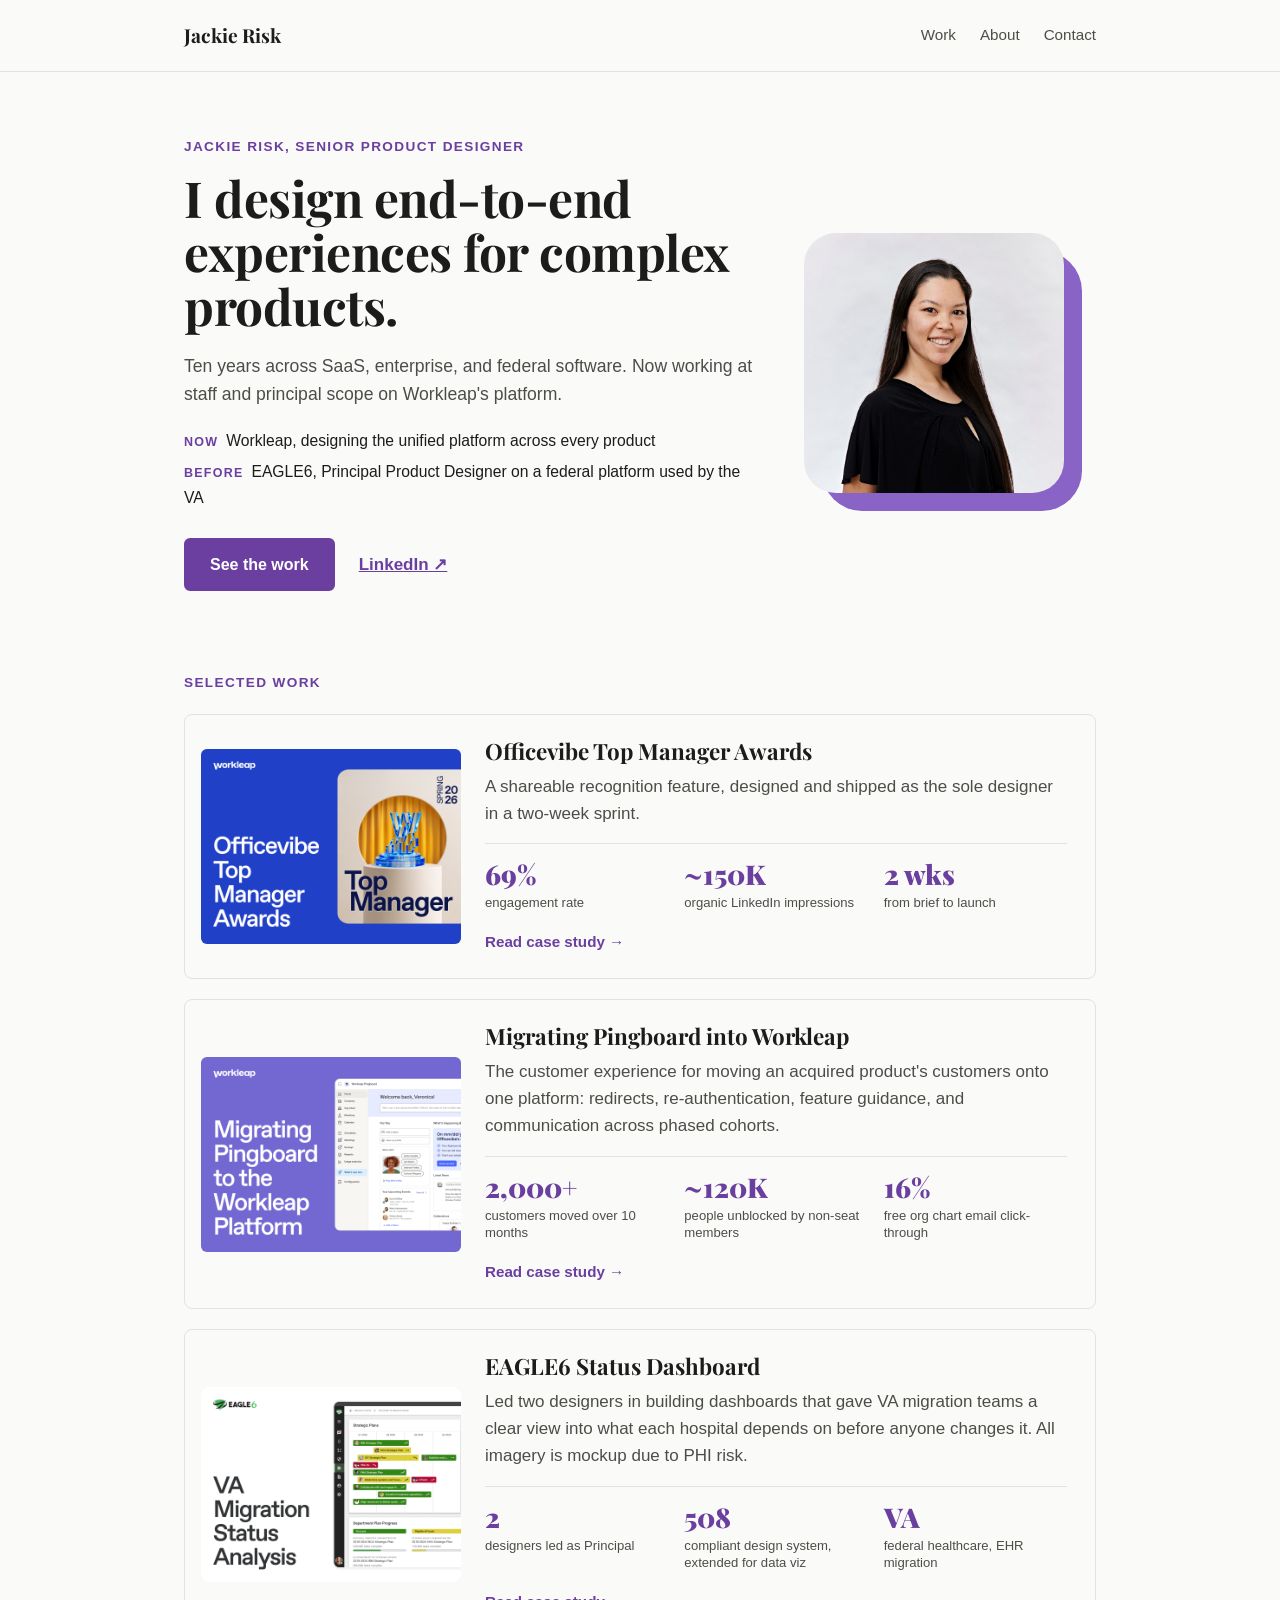
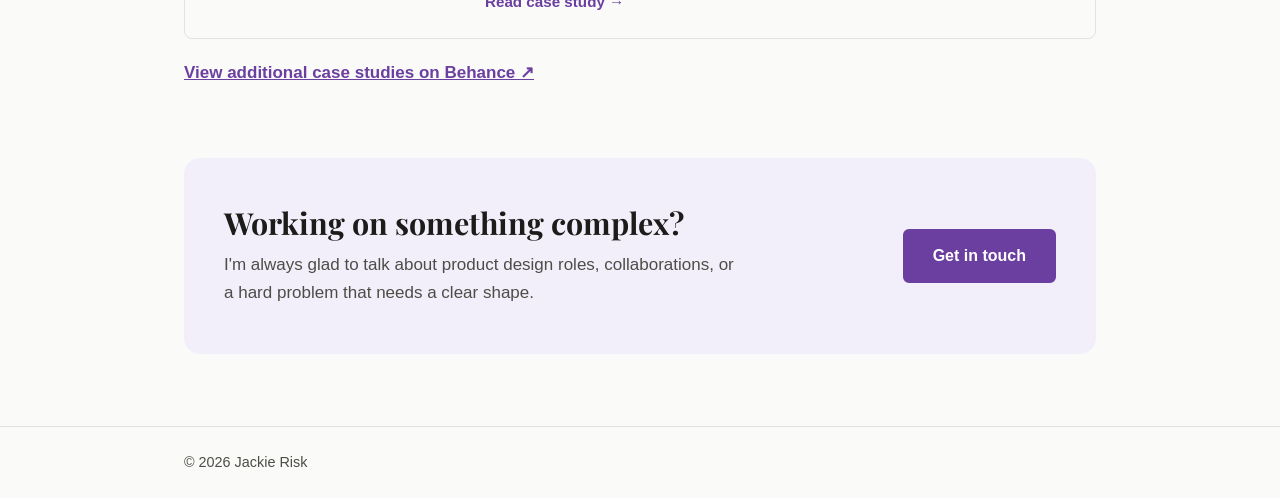
==== commit f64b937c: "Refresh home page: statement hero, now/before line, outcome stats on cards, closing contact block Co" ====
--- a/index.html
+++ b/index.html
@@ -82,13 +82,22 @@
 
     <section class="hero wrap">
       <div class="hero-text">
-        <span class="eyebrow">Senior Product Designer</span>
-        <h1>Hi, I'm Jackie Risk</h1>
+        <span class="eyebrow">Jackie Risk, Senior Product Designer</span>
+        <h1 class="statement">I design end-to-end experiences for complex products.</h1>
         <p class="hero-summary">
-          I design end-to-end UX for complex, multi-surface SaaS, enterprise, and federal
-          products. Ten years in, I'm now leading platform-level design at Workleap.
+          Ten years across SaaS, enterprise, and federal software. Now working at staff and
+          principal scope on Workleap's platform.
         </p>
-        <p class="hero-links"><a href="https://www.linkedin.com/in/jacqueline-risk/" target="_blank" rel="noopener">LinkedIn ↗</a></p>
+
+        <ul class="hero-roles">
+          <li><span>Now</span>Workleap, designing the unified platform across every product</li>
+          <li><span>Before</span>EAGLE6, Principal Product Designer on a federal platform used by the VA</li>
+        </ul>
+
+        <div class="hero-actions">
+          <a class="btn btn-primary" href="#work">See the work</a>
+          <a class="text-link" href="https://www.linkedin.com/in/jacqueline-risk/" target="_blank" rel="noopener">LinkedIn ↗</a>
+        </div>
       </div>
       <div class="hero-photo">
         <img src="assets/images/profile-square.jpg" alt="Portrait of Jackie Risk">
@@ -104,7 +113,12 @@
           </div>
           <div class="case-card-text">
             <h3>Officevibe Top Manager Awards</h3>
-            <p>Designed a shareable recognition feature that drove 69% engagement and ~150,000 organic LinkedIn impressions in a two-week sprint.</p>
+            <p>A shareable recognition feature, designed and shipped as the sole designer in a two-week sprint.</p>
+            <div class="card-stats">
+              <div><span class="num">69%</span><span class="lbl">engagement rate</span></div>
+              <div><span class="num">~150K</span><span class="lbl">organic LinkedIn impressions</span></div>
+              <div><span class="num">2 wks</span><span class="lbl">from brief to launch</span></div>
+            </div>
             <span class="case-card-link">Read case study →</span>
           </div>
         </a>
@@ -115,7 +129,12 @@
           </div>
           <div class="case-card-text">
             <h3>Migrating Pingboard into Workleap</h3>
-            <p>Designed the customer experience for moving existing Pingboard customers onto the unified Workleap platform: redirects, re-authentication, feature guidance, and communication across phased cohorts.</p>
+            <p>The customer experience for moving an acquired product's customers onto one platform: redirects, re-authentication, feature guidance, and communication across phased cohorts.</p>
+            <div class="card-stats">
+              <div><span class="num">2,000+</span><span class="lbl">customers moved over 10 months</span></div>
+              <div><span class="num">~120K</span><span class="lbl">people unblocked by non-seat members</span></div>
+              <div><span class="num">16%</span><span class="lbl">free org chart email click-through</span></div>
+            </div>
             <span class="case-card-link">Read case study →</span>
           </div>
         </a>
@@ -127,11 +146,26 @@
           <div class="case-card-text">
             <h3>EAGLE6 Status Dashboard</h3>
             <p>Led two designers in building dashboards that gave VA migration teams a clear view into what each hospital depends on before anyone changes it. All imagery is mockup due to PHI risk.</p>
+            <div class="card-stats">
+              <div><span class="num">2</span><span class="lbl">designers led as Principal</span></div>
+              <div><span class="num">508</span><span class="lbl">compliant design system, extended for data viz</span></div>
+              <div><span class="num">VA</span><span class="lbl">federal healthcare, EHR migration</span></div>
+            </div>
             <span class="case-card-link">Read case study →</span>
           </div>
         </a>
 
         <p class="more-work"><a href="https://www.behance.net/jrisk" target="_blank" rel="noopener">View additional case studies on Behance ↗</a></p>
+    </section>
+
+    <section class="closing wrap" aria-labelledby="closing-title">
+      <div class="closing-inner">
+        <div>
+          <h2 id="closing-title">Working on something complex?</h2>
+          <p>I'm always glad to talk about product design roles, collaborations, or a hard problem that needs a clear shape.</p>
+        </div>
+        <a class="btn btn-primary" href="contact.html">Get in touch</a>
+      </div>
     </section>
 
   </main>
--- a/assets/css/style.css
+++ b/assets/css/style.css
@@ -27,6 +27,7 @@
 
 html {
   scroll-behavior: smooth;
+  scroll-padding-top: 80px; /* keeps in-page anchors (like #work) clear of the sticky header */
 }
 
 body {
@@ -87,11 +88,24 @@
 
 /* ---------- Header ---------- */
 .site-header {
-  position: relative;
+  position: sticky;
+  top: 0;
   z-index: 50;
   border-bottom: 1px solid var(--color-border);
   padding: 20px 0;
   background: var(--color-bg);
+  transition: transform 0.25s ease;
+}
+
+/* Slides out of view while reading down; slides back as soon as you scroll up (see main.js). */
+.site-header.is-hidden {
+  transform: translateY(-100%);
+}
+
+@media (prefers-reduced-motion: reduce) {
+  .site-header {
+    transition: none;
+  }
 }
 
 .site-header .wrap {
@@ -234,6 +248,128 @@
   color: var(--color-accent);
   margin: 0 0 16px;
   font-weight: 600;
+}
+
+/* ---------- Home: statement hero ---------- */
+.hero h1.statement {
+  font-size: 3.1rem;
+  line-height: 1.08;
+  letter-spacing: -0.01em;
+  margin: 0 0 20px;
+}
+
+.hero-roles {
+  margin: 20px 0 0;
+  padding: 0;
+  list-style: none;
+  display: flex;
+  flex-wrap: wrap;
+  gap: 6px 28px;
+  font-size: 0.98rem;
+  color: var(--color-text);
+}
+
+.hero-roles span {
+  font-size: 0.78rem;
+  font-weight: 700;
+  letter-spacing: 0.1em;
+  text-transform: uppercase;
+  color: var(--color-accent);
+  margin-right: 8px;
+}
+
+.hero-actions {
+  display: flex;
+  align-items: center;
+  flex-wrap: wrap;
+  gap: 12px 24px;
+  margin-top: 28px;
+}
+
+.hero-actions .btn {
+  padding: 12px 24px;
+}
+
+.hero-actions a.text-link {
+  color: var(--color-accent);
+  font-weight: 600;
+  text-decoration: underline;
+}
+
+/* ---------- Home: outcome stats on case cards ---------- */
+.case-card {
+  align-items: stretch;
+}
+
+.case-card-text {
+  display: flex;
+  flex-direction: column;
+}
+
+.case-card p {
+  margin-bottom: 18px;
+}
+
+.card-stats {
+  display: grid;
+  grid-template-columns: repeat(3, 1fr);
+  gap: 16px;
+  margin: 0 0 18px;
+  padding: 16px 0 0;
+  border-top: 1px solid var(--color-border);
+}
+
+.card-stats .num {
+  display: block;
+  font-family: var(--font-display);
+  font-weight: 900;
+  font-size: 1.7rem;
+  line-height: 1.1;
+  color: var(--color-accent);
+}
+
+.card-stats .lbl {
+  display: block;
+  margin-top: 4px;
+  font-size: 0.82rem;
+  line-height: 1.35;
+  color: var(--color-muted);
+}
+
+.case-card-link {
+  margin-top: auto;
+}
+
+/* ---------- Home: closing contact block ---------- */
+.closing {
+  margin: 8px auto 72px;
+  padding: 0 24px;
+}
+
+.closing-inner {
+  background: var(--color-accent-wash);
+  border-radius: 16px;
+  padding: 48px 40px;
+  display: flex;
+  align-items: center;
+  justify-content: space-between;
+  gap: 24px 40px;
+  flex-wrap: wrap;
+}
+
+.closing h2 {
+  margin: 0 0 10px;
+  font-size: 1.9rem;
+}
+
+.closing p {
+  margin: 0;
+  color: var(--color-muted);
+  max-width: 520px;
+}
+
+.closing .btn {
+  white-space: nowrap;
 }
 
 /* ---------- Page header (non-home pages) ---------- */
@@ -786,3 +922,36 @@
     max-width: 320px;
   }
 }
+
+/* ---------- Home additions: responsive (kept last so they override earlier mobile rules) ---------- */
+@media (max-width: 860px) {
+  .hero h1.statement {
+    font-size: 2.5rem;
+  }
+  .hero-roles,
+  .hero-actions {
+    justify-content: center;
+    text-align: center;
+  }
+}
+
+@media (max-width: 600px) {
+  .hero h1.statement {
+    font-size: 2.05rem;
+  }
+  .card-stats {
+    gap: 10px;
+  }
+  .card-stats .num {
+    font-size: 1.35rem;
+  }
+  .card-stats .lbl {
+    font-size: 0.76rem;
+  }
+  .closing-inner {
+    padding: 32px 24px;
+  }
+  .hero-actions .btn {
+    width: auto;
+  }
+}
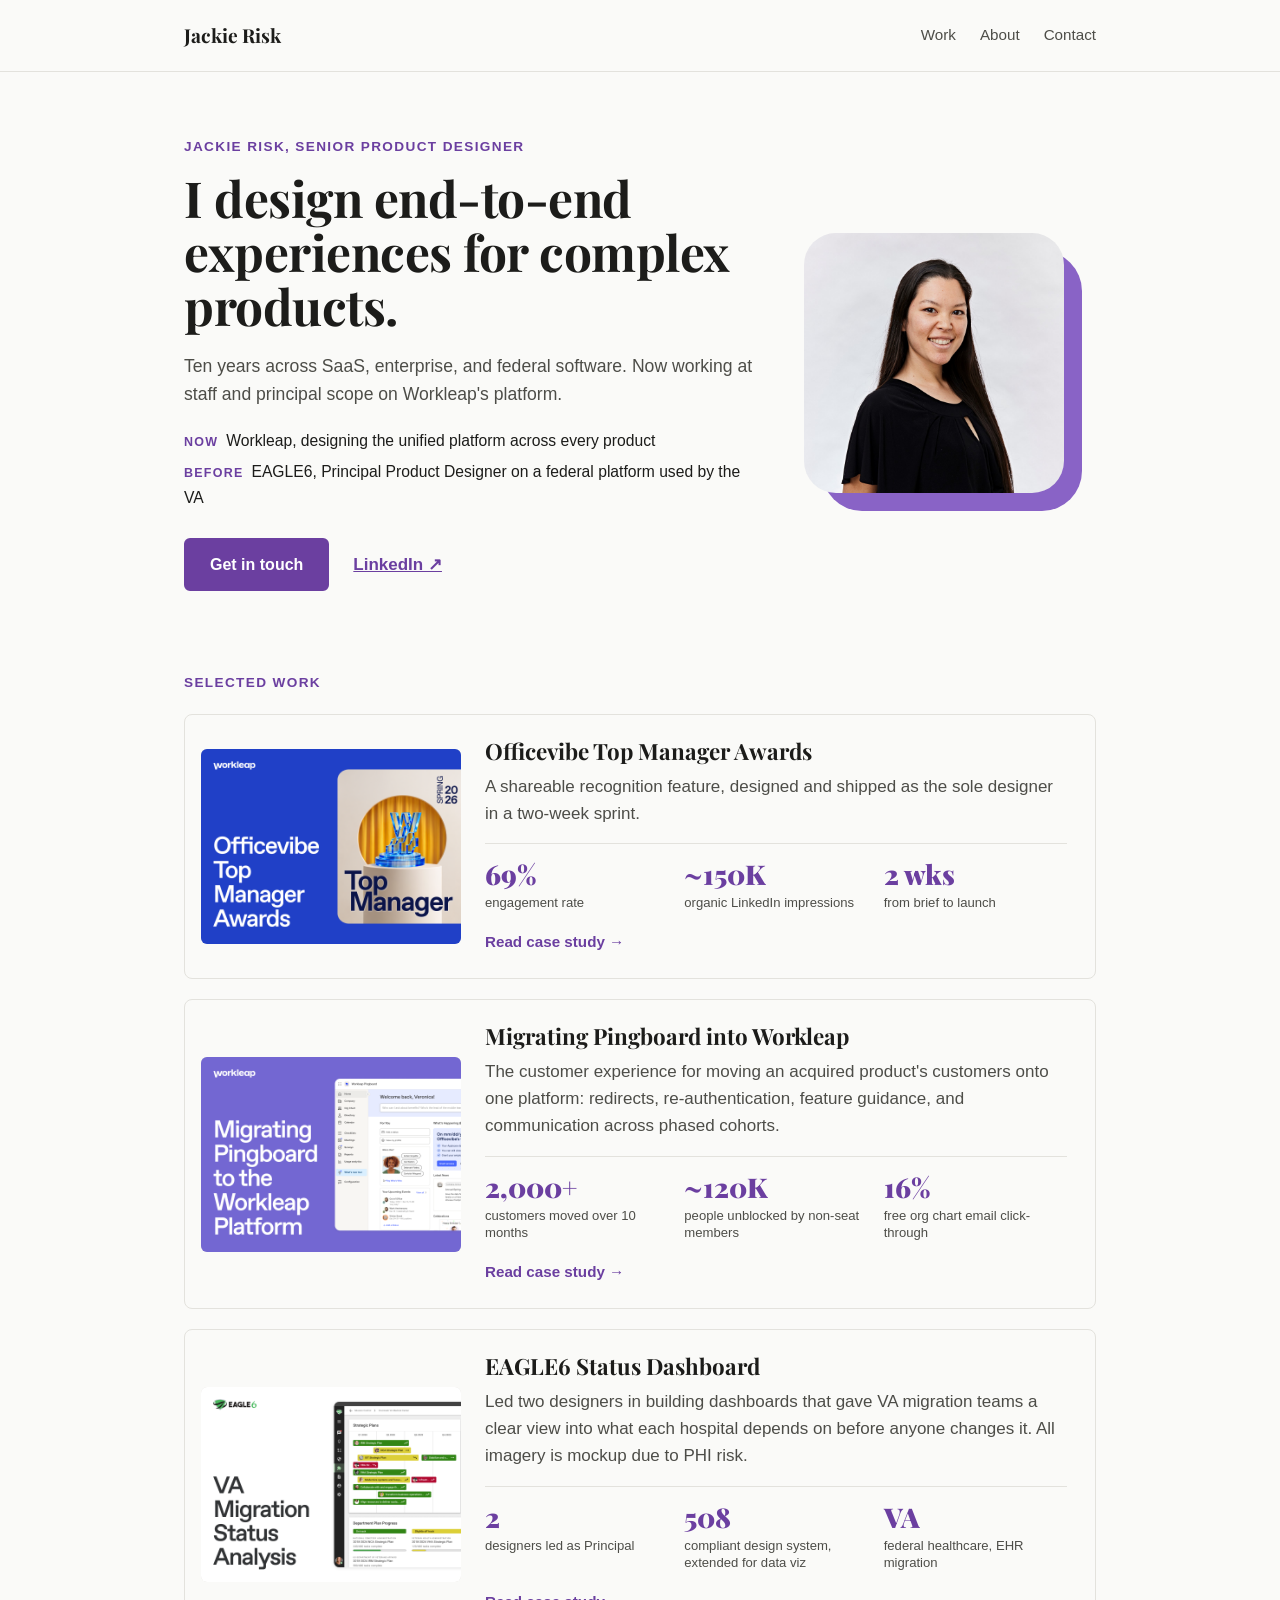
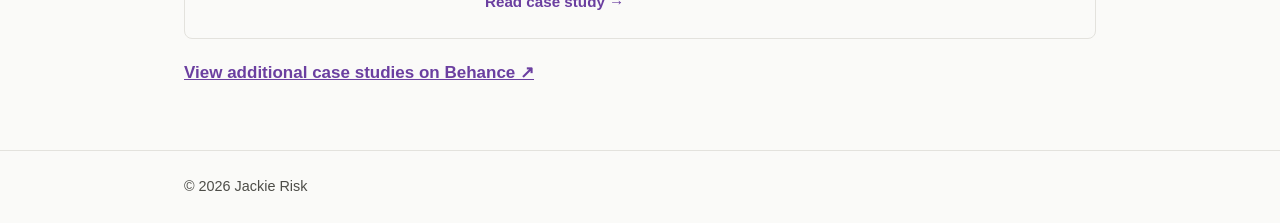
==== commit 3c282b3b: "Move get-in-touch block off home to About and case studies; home hero button now links to Contact Co" ====
--- a/index.html
+++ b/index.html
@@ -95,7 +95,7 @@
         </ul>
 
         <div class="hero-actions">
-          <a class="btn btn-primary" href="#work">See the work</a>
+          <a class="btn btn-primary" href="contact.html">Get in touch</a>
           <a class="text-link" href="https://www.linkedin.com/in/jacqueline-risk/" target="_blank" rel="noopener">LinkedIn ↗</a>
         </div>
       </div>
@@ -158,16 +158,6 @@
         <p class="more-work"><a href="https://www.behance.net/jrisk" target="_blank" rel="noopener">View additional case studies on Behance ↗</a></p>
     </section>
 
-    <section class="closing wrap" aria-labelledby="closing-title">
-      <div class="closing-inner">
-        <div>
-          <h2 id="closing-title">Working on something complex?</h2>
-          <p>I'm always glad to talk about product design roles, collaborations, or a hard problem that needs a clear shape.</p>
-        </div>
-        <a class="btn btn-primary" href="contact.html">Get in touch</a>
-      </div>
-    </section>
-
   </main>
 
   <footer class="site-footer">
